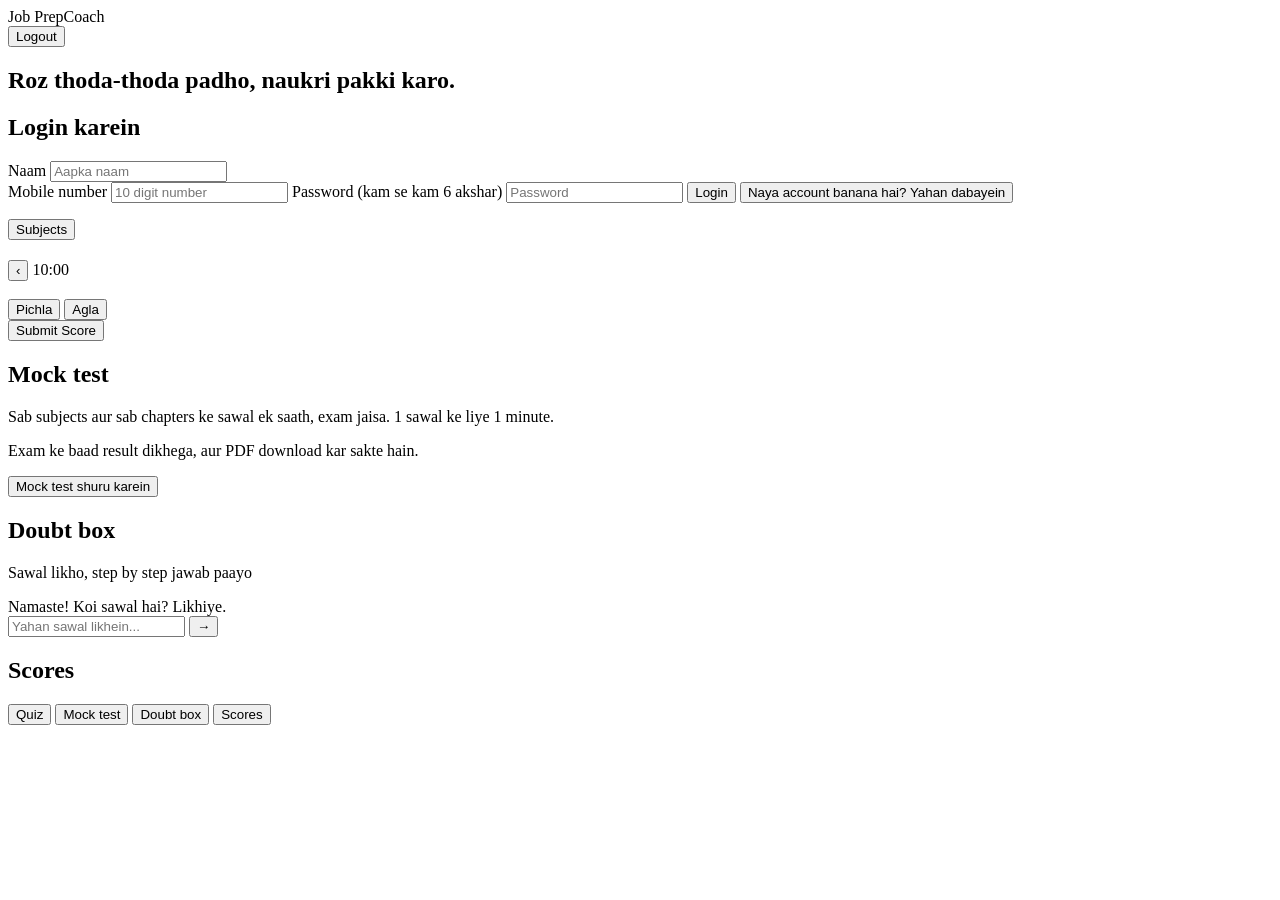
==== templates/index.html @ a89b5216 "Create index.html" ====
<!DOCTYPE html>
<html lang="hi">
<head>
<meta charset="UTF-8">
<meta name="viewport" content="width=device-width, initial-scale=1, viewport-fit=cover">
<title>Job Prep Coach</title>
<link rel="preconnect" href="https://fonts.gstatic.com" crossorigin>
<link href="https://fonts.googleapis.com/css2?family=Baloo+2:wght@600;700&family=Nunito:wght@400;600;700&display=swap" rel="stylesheet">
<link rel="stylesheet" href="/static/style.css">
</head>
<body>
<header>
  <div class="brand">Job Prep<span>Coach</span></div>
  <button id="logoutBtn" class="pill hidden">Logout</button>
</header>

<section id="loginView" class="login">
  <h1>Roz thoda-thoda padho, naukri pakki karo.</h1>
  <div class="card">
    <h2 id="authTitle">Login karein</h2>
    <div id="nameField" class="hidden">
      <label for="name">Naam</label>
      <input id="name" placeholder="Aapka naam">
    </div>
    <label for="phone">Mobile number</label>
    <input id="phone" type="tel" placeholder="10 digit number" maxlength="10" inputmode="numeric">
    <label for="password">Password (kam se kam 6 akshar)</label>
    <input id="password" type="password" placeholder="Password">
    <button id="authBtn">Login</button>
    <button id="authSwitch" class="ghost">Naya account banana hai? Yahan dabayein</button>
    <p id="loginMsg" class="error"></p>
  </div>
</section>

<main id="appView" class="hidden">
  <section id="quizTab" class="tab">
    <div id="subjectList" class="subjects"></div>

    <div id="chapterBox" class="hidden">
      <button id="chapBackBtn" class="ghost">Subjects</button>
      <h2 id="chapTitle"></h2>
      <div id="chapterList" class="chapters"></div>
    </div>

    <div id="quizBox" class="hidden">
      <div class="quizTop">
        <button id="backBtn" class="round" aria-label="Back">&lsaquo;</button>
        <span id="subjectName"></span>
        <span id="timer" class="timer">10:00</span>
      </div>
      <div class="progress"><div id="progressBar"></div></div>
      <p id="qNo" class="qno"></p>
      <div class="card"><h3 id="qText"></h3></div>
      <div id="options"></div>
      <div class="navRow">
        <button id="prevBtn" class="ghost">Pichla</button>
        <button id="nextBtn">Agla</button>
      </div>
      <button id="submitBtn" class="gold">Submit Score</button>
    </div>

    <div id="resultBox" class="hidden"></div>
  </section>

  <section id="mockTab" class="tab hidden">
    <div class="card">
      <h2>Mock test</h2>
      <p class="muted">Sab subjects aur sab chapters ke sawal ek saath, exam jaisa. 1 sawal ke liye 1 minute.</p>
      <p class="muted">Exam ke baad result dikhega, aur PDF download kar sakte hain.</p>
      <button id="mockStartBtn" class="gold">Mock test shuru karein</button>
    </div>
  </section>

  <section id="chatTab" class="tab hidden">
    <h2>Doubt box</h2>
    <p class="muted">Sawal likho, step by step jawab paayo</p>
    <div id="chatLog" class="chatLog">
      <div class="bubble bot">Namaste! Koi sawal hai? Likhiye.</div>
    </div>
    <div class="chatInput">
      <input id="chatText" placeholder="Yahan sawal likhein...">
      <button id="sendChatBtn" class="send" aria-label="Send">&rarr;</button>
    </div>
  </section>

  <section id="scoreTab" class="tab hidden">
    <h2>Scores</h2>
    <div id="historyList" class="card"></div>
  </section>
</main>

<nav id="bottomNav" class="hidden">
  <button data-tab="quizTab" class="active">Quiz</button>
  <button data-tab="mockTab">Mock test</button>
  <button data-tab="chatTab">Doubt box</button>
  <button data-tab="scoreTab">Scores</button>
</nav>

<script src="/static/app.js"></script>
</body>
</html>
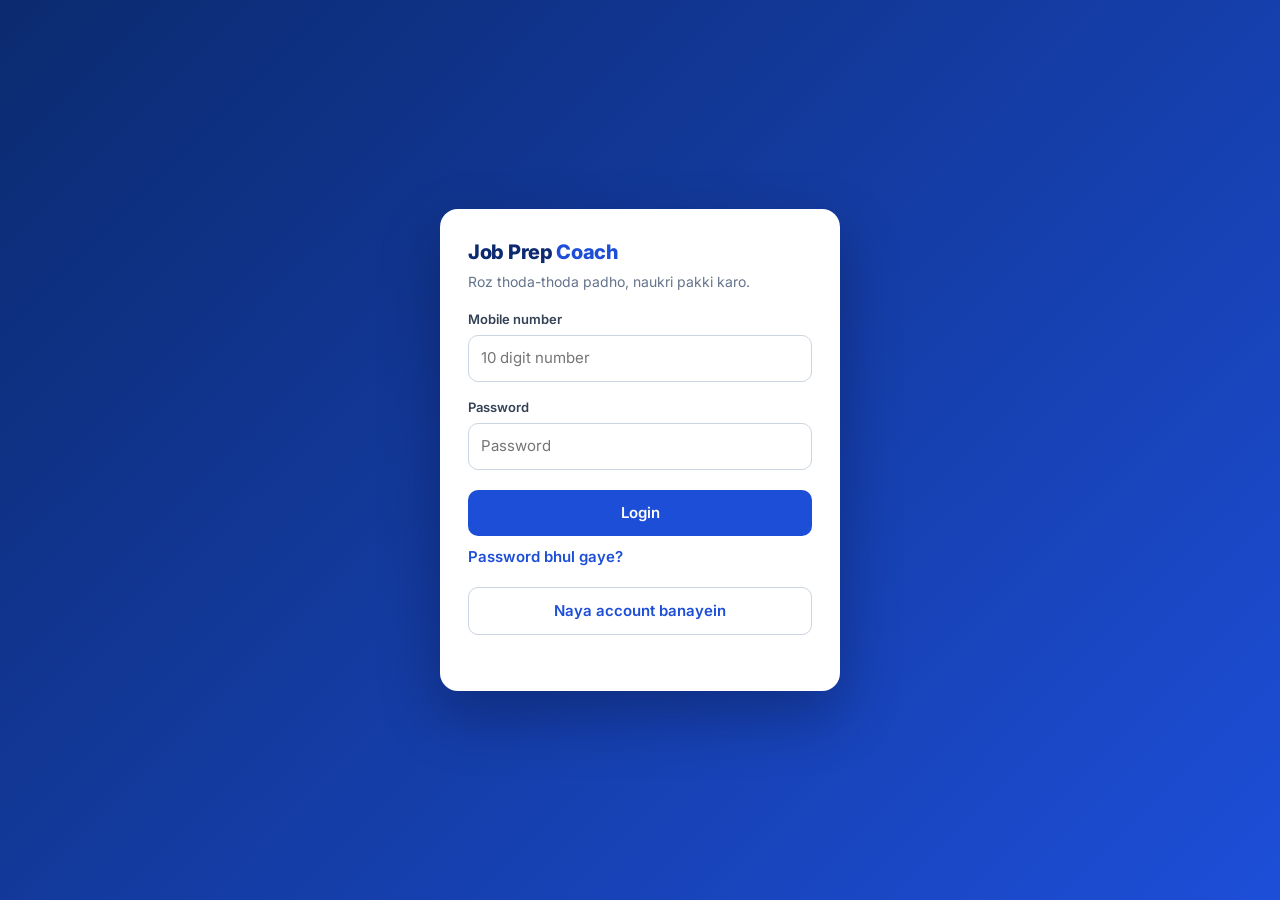
==== commit 79902bd3: "Update index.html" ====
--- a/templates/index.html
+++ b/templates/index.html
@@ -5,97 +5,173 @@
 <meta name="viewport" content="width=device-width, initial-scale=1, viewport-fit=cover">
 <title>Job Prep Coach</title>
 <link rel="preconnect" href="https://fonts.gstatic.com" crossorigin>
-<link href="https://fonts.googleapis.com/css2?family=Baloo+2:wght@600;700&family=Nunito:wght@400;600;700&display=swap" rel="stylesheet">
+<link href="https://fonts.googleapis.com/css2?family=Inter:wght@400;600;700;800&family=Noto+Sans+Devanagari:wght@400;600&family=Noto+Sans+Oriya:wght@400;600&display=swap" rel="stylesheet">
 <link rel="stylesheet" href="/static/style.css">
+<script src="https://accounts.google.com/gsi/client" async defer></script>
 </head>
 <body>
-<header>
-  <div class="brand">Job Prep<span>Coach</span></div>
-  <button id="logoutBtn" class="pill hidden">Logout</button>
-</header>
 
-<section id="loginView" class="login">
-  <h1>Roz thoda-thoda padho, naukri pakki karo.</h1>
-  <div class="card">
-    <h2 id="authTitle">Login karein</h2>
-    <div id="nameField" class="hidden">
-      <label for="name">Naam</label>
-      <input id="name" placeholder="Aapka naam">
+<section id="authView" class="auth">
+  <div class="auth-card">
+    <div class="brand">Job Prep <span>Coach</span></div>
+    <p class="tagline">Roz thoda-thoda padho, naukri pakki karo.</p>
+
+    <div id="authLogin">
+      <div id="gWrap">
+        <div id="gBtn" class="gbtn"></div>
+        <div class="divider"><span>ya number se</span></div>
+      </div>
+      <label for="loginPhone">Mobile number</label>
+      <input id="loginPhone" type="tel" placeholder="10 digit number" maxlength="10" inputmode="numeric">
+      <label for="loginPass">Password</label>
+      <input id="loginPass" type="password" placeholder="Password">
+      <button id="loginBtn">Login</button>
+      <button id="gotoForgot" class="link">Password bhul gaye?</button>
+      <button id="gotoSignup" class="ghost">Naya account banayein</button>
     </div>
-    <label for="phone">Mobile number</label>
-    <input id="phone" type="tel" placeholder="10 digit number" maxlength="10" inputmode="numeric">
-    <label for="password">Password (kam se kam 6 akshar)</label>
-    <input id="password" type="password" placeholder="Password">
-    <button id="authBtn">Login</button>
-    <button id="authSwitch" class="ghost">Naya account banana hai? Yahan dabayein</button>
-    <p id="loginMsg" class="error"></p>
+
+    <div id="authSignup" class="hidden">
+      <h2>Naya account</h2>
+      <label for="suName">Naam</label>
+      <input id="suName" placeholder="Aapka naam">
+      <label for="suEmail">Email</label>
+      <input id="suEmail" type="email" placeholder="example@gmail.com">
+      <label for="suPhone">Mobile number</label>
+      <input id="suPhone" type="tel" placeholder="10 digit number" maxlength="10" inputmode="numeric">
+      <label for="suPass">Password (6 akshar ya zyada)</label>
+      <input id="suPass" type="password">
+      <label for="suPass2">Confirm password</label>
+      <input id="suPass2" type="password">
+      <button id="suBtn">OTP bhejein</button>
+      <button id="suBack" class="ghost">Wapas login par</button>
+    </div>
+
+    <div id="authSignupOtp" class="hidden">
+      <h2>OTP verify karein</h2>
+      <p class="muted">6 digit OTP yahan daalein.</p>
+      <label for="suOtp">OTP</label>
+      <input id="suOtp" inputmode="numeric" maxlength="6">
+      <button id="suOtpBtn">Verify karke account banayein</button>
+      <button id="suOtpBack" class="ghost">Wapas</button>
+    </div>
+
+    <div id="authForgot" class="hidden">
+      <h2>Password bhul gaye?</h2>
+      <p class="muted">Account ka number ya email likhein.</p>
+      <label for="fgId">Number ya Email</label>
+      <input id="fgId" placeholder="Number ya email">
+      <button id="fgBtn">OTP bhejein</button>
+      <button id="fgBack" class="ghost">Wapas login par</button>
+    </div>
+
+    <div id="authForgotOtp" class="hidden">
+      <h2>OTP daalein</h2>
+      <label for="fgOtp">OTP</label>
+      <input id="fgOtp" inputmode="numeric" maxlength="6">
+      <button id="fgOtpBtn">OTP check karein</button>
+      <button id="fgOtpBack" class="ghost">Wapas</button>
+    </div>
+
+    <div id="authNewPass" class="hidden">
+      <h2>Naya password</h2>
+      <label for="npPass">New password</label>
+      <input id="npPass" type="password">
+      <label for="npPass2">Confirm new password</label>
+      <input id="npPass2" type="password">
+      <button id="npBtn">Password update karein</button>
+    </div>
+
+    <p id="authNote" class="note hidden"></p>
+    <p id="authMsg" class="error"></p>
   </div>
 </section>
 
-<main id="appView" class="hidden">
-  <section id="quizTab" class="tab">
-    <div id="subjectList" class="subjects"></div>
+<div id="appView" class="hidden">
+  <header class="topbar">
+    <div class="brand">Job Prep <span>Coach</span></div>
+    <div class="who"><span id="who"></span><button id="logoutBtn" class="ghost small">Logout</button></div>
+  </header>
 
-    <div id="chapterBox" class="hidden">
-      <button id="chapBackBtn" class="ghost">Subjects</button>
-      <h2 id="chapTitle"></h2>
-      <div id="chapterList" class="chapters"></div>
-    </div>
+  <main class="main">
+    <section id="quizTab" class="tab">
+      <div id="subjectList" class="grid"></div>
 
-    <div id="quizBox" class="hidden">
-      <div class="quizTop">
-        <button id="backBtn" class="round" aria-label="Back">&lsaquo;</button>
-        <span id="subjectName"></span>
-        <span id="timer" class="timer">10:00</span>
+      <div id="chapterBox" class="hidden">
+        <button id="chapBackBtn" class="ghost small">Subjects</button>
+        <h2 id="chapTitle"></h2>
+        <div id="chapterList"></div>
+        <div id="notesBox" class="card hidden"></div>
       </div>
-      <div class="progress"><div id="progressBar"></div></div>
-      <p id="qNo" class="qno"></p>
-      <div class="card"><h3 id="qText"></h3></div>
-      <div id="options"></div>
-      <div class="navRow">
-        <button id="prevBtn" class="ghost">Pichla</button>
-        <button id="nextBtn">Agla</button>
+
+      <div id="quizBox" class="hidden">
+        <div class="quizTop">
+          <button id="backBtn" class="ghost small">Back</button>
+          <span id="subjectName"></span>
+          <span id="timer" class="timer">10:00</span>
+        </div>
+        <div class="progress"><div id="progressBar"></div></div>
+        <p id="qNo" class="qno"></p>
+        <div class="card"><h3 id="qText"></h3></div>
+        <div id="options"></div>
+        <div class="navRow">
+          <button id="prevBtn" class="ghost">Pichla</button>
+          <button id="nextBtn">Agla</button>
+        </div>
+        <button id="submitBtn" class="gold">Submit</button>
       </div>
-      <button id="submitBtn" class="gold">Submit Score</button>
-    </div>
 
-    <div id="resultBox" class="hidden"></div>
-  </section>
+      <div id="resultBox" class="hidden"></div>
+    </section>
 
-  <section id="mockTab" class="tab hidden">
-    <div class="card">
-      <h2>Mock test</h2>
-      <p class="muted">Sab subjects aur sab chapters ke sawal ek saath, exam jaisa. 1 sawal ke liye 1 minute.</p>
-      <p class="muted">Exam ke baad result dikhega, aur PDF download kar sakte hain.</p>
-      <button id="mockStartBtn" class="gold">Mock test shuru karein</button>
-    </div>
-  </section>
+    <section id="mockTab" class="tab hidden">
+      <div class="card">
+        <h2>Mock test</h2>
+        <p class="muted">Sab subjects aur chapters ke sawal ek saath, exam jaisa. 1 sawal ke liye 1 minute. Ye subscription me hai.</p>
+        <button id="mockStartBtn" class="gold">Mock test shuru karein</button>
+      </div>
+    </section>
 
-  <section id="chatTab" class="tab hidden">
-    <h2>Doubt box</h2>
-    <p class="muted">Sawal likho, step by step jawab paayo</p>
-    <div id="chatLog" class="chatLog">
-      <div class="bubble bot">Namaste! Koi sawal hai? Likhiye.</div>
-    </div>
-    <div class="chatInput">
-      <input id="chatText" placeholder="Yahan sawal likhein...">
-      <button id="sendChatBtn" class="send" aria-label="Send">&rarr;</button>
-    </div>
-  </section>
+    <section id="planTab" class="tab hidden">
+      <div class="card" id="subStatus"></div>
+      <h3>Plan chuniye</h3>
+      <div id="planList"></div>
+      <div class="card">
+        <p class="muted">Niche QR scan karke payment karein. Payment ke baad UTR (transaction ID) yahan likhein.</p>
+        <img id="qrImg" class="qr" alt="Payment QR" src="/api/qr">
+        <p id="qrFallback" class="muted hidden">QR abhi upload nahi hua hai.</p>
+        <label for="utr">UTR / Transaction ID</label>
+        <input id="utr" placeholder="12 digit UTR">
+        <button id="utrBtn">Payment submit karein</button>
+        <p id="planMsg" class="error"></p>
+      </div>
+      <h3>Aapke payments</h3>
+      <div id="payList" class="card"></div>
+    </section>
 
-  <section id="scoreTab" class="tab hidden">
-    <h2>Scores</h2>
-    <div id="historyList" class="card"></div>
-  </section>
-</main>
+    <section id="scoreTab" class="tab hidden">
+      <h2>Mera Dashboard</h2>
+      <div id="historyList" class="card"></div>
+    </section>
+  </main>
 
-<nav id="bottomNav" class="hidden">
-  <button data-tab="quizTab" class="active">Quiz</button>
-  <button data-tab="mockTab">Mock test</button>
-  <button data-tab="chatTab">Doubt box</button>
-  <button data-tab="scoreTab">Scores</button>
-</nav>
+  <nav class="bottomnav">
+    <button data-tab="quizTab" class="active">Quiz</button>
+    <button data-tab="mockTab">Mock test</button>
+    <button data-tab="planTab">Plan</button>
+    <button data-tab="scoreTab">Dashboard</button>
+  </nav>
+</div>
 
+<div id="pdfViewer" class="viewer hidden">
+  <div class="viewer-bar">
+    <button id="pdfClose" class="ghost small">Band karein</button>
+    <span id="pdfTitle"></span>
+    <span class="pager"><button id="pdfPrev" class="ghost small">&lsaquo;</button><b id="pdfInfo"></b><button id="pdfNext" class="ghost small">&rsaquo;</button></span>
+  </div>
+  <div id="pdfPages" class="viewer-body"></div>
+</div>
+<script src="/static/guard.js"></script>
+<script src="https://cdnjs.cloudflare.com/ajax/libs/pdf.js/3.11.174/pdf.min.js"></script>
 <script src="/static/app.js"></script>
 </body>
 </html>
--- a/static/style.css
+++ b/static/style.css
@@ -0,0 +1,137 @@
+:root{--bg:#f3f5fa;--card:#fff;--ink:#0f172a;--muted:#64748b;--line:#e2e8f0;--brand:#1d4ed8;--navy:#0b2a6f;--ok:#15803d;--bad:#b91c1c;--gold:#f59e0b}
+*{box-sizing:border-box}
+html,body{margin:0}
+body{font-family:Inter,"Noto Sans Devanagari","Noto Sans Oriya",system-ui,sans-serif;background:var(--bg);color:var(--ink);font-size:15px;line-height:1.5;min-height:100vh}
+h1,h2,h3{margin:0 0 8px;color:var(--navy);line-height:1.25}
+h2{font-size:21px} h3{font-size:17px;margin-top:18px}
+.hidden{display:none!important}
+.muted{color:var(--muted);font-size:14px;margin:4px 0 12px}
+.error{color:var(--bad);min-height:20px;font-size:14px;margin:8px 0 0}
+.note{background:#eff6ff;border:1px solid #bfdbfe;color:#1e3a8a;padding:10px 12px;border-radius:10px;font-size:14px;margin:12px 0}
+label{display:block;font-size:13px;font-weight:600;color:#334155;margin-top:4px}
+input,select,textarea{font:inherit;width:100%;padding:11px 12px;border:1px solid #cbd5e1;border-radius:10px;background:#fff;margin:6px 0 12px;color:var(--ink)}
+input:focus,select:focus,textarea:focus,button:focus-visible{outline:3px solid #93c5fd;outline-offset:1px}
+button{font:inherit;cursor:pointer;border:0;border-radius:10px;padding:12px 16px;background:var(--brand);color:#fff;font-weight:600;width:100%;margin-top:8px}
+button.ghost{background:#fff;color:var(--brand);border:1px solid #cbd5e1}
+button.link{background:none;color:var(--brand);width:auto;padding:6px 0;margin:4px 0;font-weight:600}
+button.gold{background:var(--gold);color:#1f2937}
+button.ok{background:var(--ok)}
+button.danger{background:var(--bad)}
+button.small{width:auto;padding:6px 12px;font-size:13px;margin:0 4px 0 0}
+button:disabled{opacity:.45}
+.card{background:var(--card);border:1px solid var(--line);border-radius:14px;padding:18px;margin-bottom:14px;box-shadow:0 1px 2px rgba(15,23,42,.04)}
+.row{display:grid;grid-template-columns:1fr 1fr;gap:12px}
+.row>div{min-width:0}
+.table-wrap{overflow-x:auto}
+table{width:100%;border-collapse:collapse;font-size:14px}
+th,td{padding:10px 8px;border-bottom:1px solid var(--line);text-align:left;vertical-align:top}
+th{color:var(--muted);font-weight:600;font-size:12px;text-transform:uppercase;letter-spacing:.4px}
+code{background:#f1f5f9;padding:2px 6px;border-radius:6px;font-size:13px}
+.tag{display:inline-block;padding:3px 9px;border-radius:999px;font-size:12px;font-weight:600;background:#e2e8f0;color:#334155}
+.tag.approved,.tag.active{background:#dcfce7;color:#166534}
+.tag.pending{background:#fef3c7;color:#92400e}
+.tag.rejected{background:#fee2e2;color:#991b1b}
+
+/* ---------- AUTH ---------- */
+.auth{min-height:100vh;display:grid;place-items:center;padding:24px;background:linear-gradient(135deg,#0b2a6f 0%,#1d4ed8 100%)}
+.auth-card{width:100%;max-width:400px;background:#fff;border-radius:18px;padding:28px;box-shadow:0 24px 60px rgba(2,6,23,.3)}
+.auth-card h2{margin-top:6px}
+.brand{font-weight:800;font-size:20px;color:var(--navy);letter-spacing:-.3px}
+.brand span{color:var(--brand)}
+.tagline{color:var(--muted);margin:4px 0 18px;font-size:14px}
+.gbtn{display:flex;justify-content:center;min-height:44px}
+.divider{display:flex;align-items:center;gap:10px;color:var(--muted);font-size:13px;margin:16px 0 10px}
+.divider:before,.divider:after{content:"";flex:1;height:1px;background:var(--line)}
+#gWrap.nogoogle{display:none}
+
+/* ---------- USER APP ---------- */
+.topbar{position:sticky;top:0;z-index:5;display:flex;justify-content:space-between;align-items:center;background:#fff;border-bottom:1px solid var(--line);padding:12px 18px}
+.who{display:flex;align-items:center;gap:10px;font-size:14px;color:var(--muted)}
+button.small.ghost{width:auto;margin:0}
+.main{max-width:860px;margin:0 auto;padding:18px 16px 96px}
+.bottomnav{position:fixed;left:0;right:0;bottom:0;display:flex;background:#fff;border-top:1px solid var(--line);z-index:9;padding-bottom:env(safe-area-inset-bottom)}
+.bottomnav button{margin:0;border-radius:0;background:#fff;color:var(--muted);padding:12px 2px;font-size:13px;font-weight:600}
+.bottomnav button.active{color:var(--brand);box-shadow:inset 0 3px 0 var(--brand)}
+.grid{display:grid;grid-template-columns:repeat(auto-fill,minmax(180px,1fr));gap:12px}
+.subj{background:#fff;color:var(--ink);border:1px solid var(--line);border-radius:14px;padding:18px;text-align:left;margin:0;font-size:16px}
+.subj small{display:block;color:var(--muted);font-weight:400;font-size:13px;margin-top:4px}
+.chap{background:#fff;border:1px solid var(--line);border-radius:12px;padding:14px;margin:10px 0;display:flex;justify-content:space-between;align-items:center;gap:10px;flex-wrap:wrap}
+.chap-name{font-weight:600}
+.chap-name small{display:block;color:var(--muted);font-weight:400;font-size:13px}
+.lock{color:var(--gold);font-size:12px;font-weight:700;margin-left:6px}
+.chap-actions{display:flex;gap:8px}
+.chap-actions button{width:auto;margin:0;padding:8px 14px;font-size:14px}
+.note-link{display:block;padding:10px 0;border-bottom:1px solid var(--line);color:var(--brand);font-weight:600;text-decoration:none}
+.quizTop{display:flex;justify-content:space-between;align-items:center;gap:10px;margin-bottom:10px}
+.quizTop>span:nth-child(2){font-weight:700;color:var(--navy);flex:1;text-align:center}
+.timer{font-variant-numeric:tabular-nums;background:var(--navy);color:#fff;padding:6px 12px;border-radius:999px;font-weight:700}
+.timer.low{background:var(--bad)}
+.progress{height:6px;background:#e2e8f0;border-radius:6px;overflow:hidden}
+#progressBar{height:100%;background:var(--brand);transition:width .3s}
+.qno{font-size:13px;color:var(--muted);margin:12px 0 0}
+#qText{font-size:18px;line-height:1.45;margin:0;color:var(--ink)}
+.opt{display:flex;align-items:center;gap:12px;width:100%;text-align:left;background:#fff;color:var(--ink);border:1px solid #cbd5e1;border-radius:12px;padding:12px 14px;margin:10px 0 0;font-weight:500}
+.opt b{width:28px;height:28px;border-radius:50%;border:1px solid #94a3b8;display:inline-flex;align-items:center;justify-content:center;flex:none;font-size:13px}
+.opt.picked{border-color:var(--brand);background:#eff6ff}
+.opt.picked b{background:var(--brand);border-color:var(--brand);color:#fff}
+.navRow{display:grid;grid-template-columns:1fr 1fr;gap:10px;margin-top:8px}
+.navRow button{margin-top:0}
+.review .item{background:#fff;border:1px solid var(--line);border-radius:12px;padding:14px;margin-top:12px}
+.ok-t{color:var(--ok);font-weight:700}
+.bad-t{color:var(--bad);font-weight:700}
+.qtext{font-weight:600;margin-top:6px}
+.sol{font-size:14px;margin-top:8px}
+.trick{background:#f0fdf4;border-radius:10px;padding:8px 10px;font-size:14px;margin-top:8px;color:#14532d}
+.score{font-size:40px;font-weight:800;color:var(--navy);line-height:1.1}
+.subjRow div{display:flex;justify-content:space-between;padding:8px 0;border-bottom:1px solid var(--line)}
+.plan{display:flex;align-items:center;gap:12px;border:1px solid var(--line);border-radius:12px;padding:14px;margin-bottom:10px;background:#fff;cursor:pointer}
+.plan input{width:auto;margin:0}
+.plan div{display:flex;justify-content:space-between;flex:1;font-weight:600}
+.plan span{color:var(--brand)}
+.qr{display:block;max-width:240px;width:100%;margin:12px auto;border-radius:12px;border:1px solid var(--line)}
+.sub-active{border-left:4px solid var(--ok)}
+.sub-none{border-left:4px solid var(--gold)}
+
+/* ---------- ADMIN ---------- */
+.admin{display:grid;grid-template-columns:230px 1fr;min-height:100vh}
+.side{background:var(--navy);color:#cbd5e1;padding:20px 14px;display:flex;flex-direction:column;gap:6px}
+.side .brand{color:#fff;margin-bottom:14px}
+.side .brand span{color:#93c5fd}
+.side nav{display:flex;flex-direction:column;gap:4px}
+.nav{background:transparent;color:#cbd5e1;text-align:left;margin:0;font-weight:600;padding:10px 12px}
+.nav.active{background:rgba(255,255,255,.12);color:#fff}
+.nav b{color:var(--gold)}
+.side #aLogout{margin-top:auto;background:transparent;color:#fff;border:1px solid rgba(255,255,255,.3)}
+.content{padding:24px 28px;max-width:1100px;width:100%}
+.stats{display:grid;grid-template-columns:repeat(4,1fr);gap:12px;margin:12px 0}
+.stat{background:#fff;border:1px solid var(--line);border-radius:14px;padding:16px}
+.stat span{display:block;font-size:28px;font-weight:800;color:var(--navy)}
+.stat small{color:var(--muted);font-size:13px}
+#uSearch{max-width:360px}
+#uFilter{max-width:220px}
+.row .row{margin:0}
+@media (max-width:760px){
+  .admin{grid-template-columns:1fr}
+  .side{flex-direction:row;flex-wrap:wrap;align-items:center;padding:12px}
+  .side nav{flex-direction:row;flex-wrap:wrap}
+  .side #aLogout{margin:0;width:auto}
+  .content{padding:16px}
+  .stats{grid-template-columns:repeat(2,1fr)}
+  .row{grid-template-columns:1fr}
+}
+
+/* ---------- SECURITY + PDF VIEWER ---------- */
+.secure{-webkit-user-select:none;user-select:none;-webkit-touch-callout:none}
+.secure input,.secure textarea{-webkit-user-select:text;user-select:text}
+#privacyCover{position:fixed;inset:0;z-index:999;background:#0b1220;color:#fff;display:none;align-items:center;justify-content:center;text-align:center;padding:24px;font-weight:600}
+#privacyCover.on{display:flex}
+canvas{-webkit-user-drag:none}
+@media print{html,body{display:none!important}}
+.viewer{position:fixed;inset:0;background:#0f172a;z-index:50;display:flex;flex-direction:column}
+.viewer-bar{display:flex;align-items:center;justify-content:space-between;gap:8px;padding:10px;background:#fff;border-bottom:1px solid var(--line)}
+#pdfTitle{font-weight:600;font-size:14px;flex:1;text-align:center;overflow:hidden;text-overflow:ellipsis;white-space:nowrap}
+.pager{display:flex;align-items:center;gap:6px}
+.pager button{width:auto;margin:0}
+.viewer-body{flex:1;overflow:auto;display:flex;justify-content:center;padding:12px}
+.viewer-body canvas{max-width:100%;height:auto;background:#fff;box-shadow:0 2px 12px rgba(0,0,0,.4)}
+.logbox{background:#0f172a;color:#e2e8f0;padding:10px;border-radius:10px;font-size:12px;max-height:200px;overflow:auto;white-space:pre-wrap}
